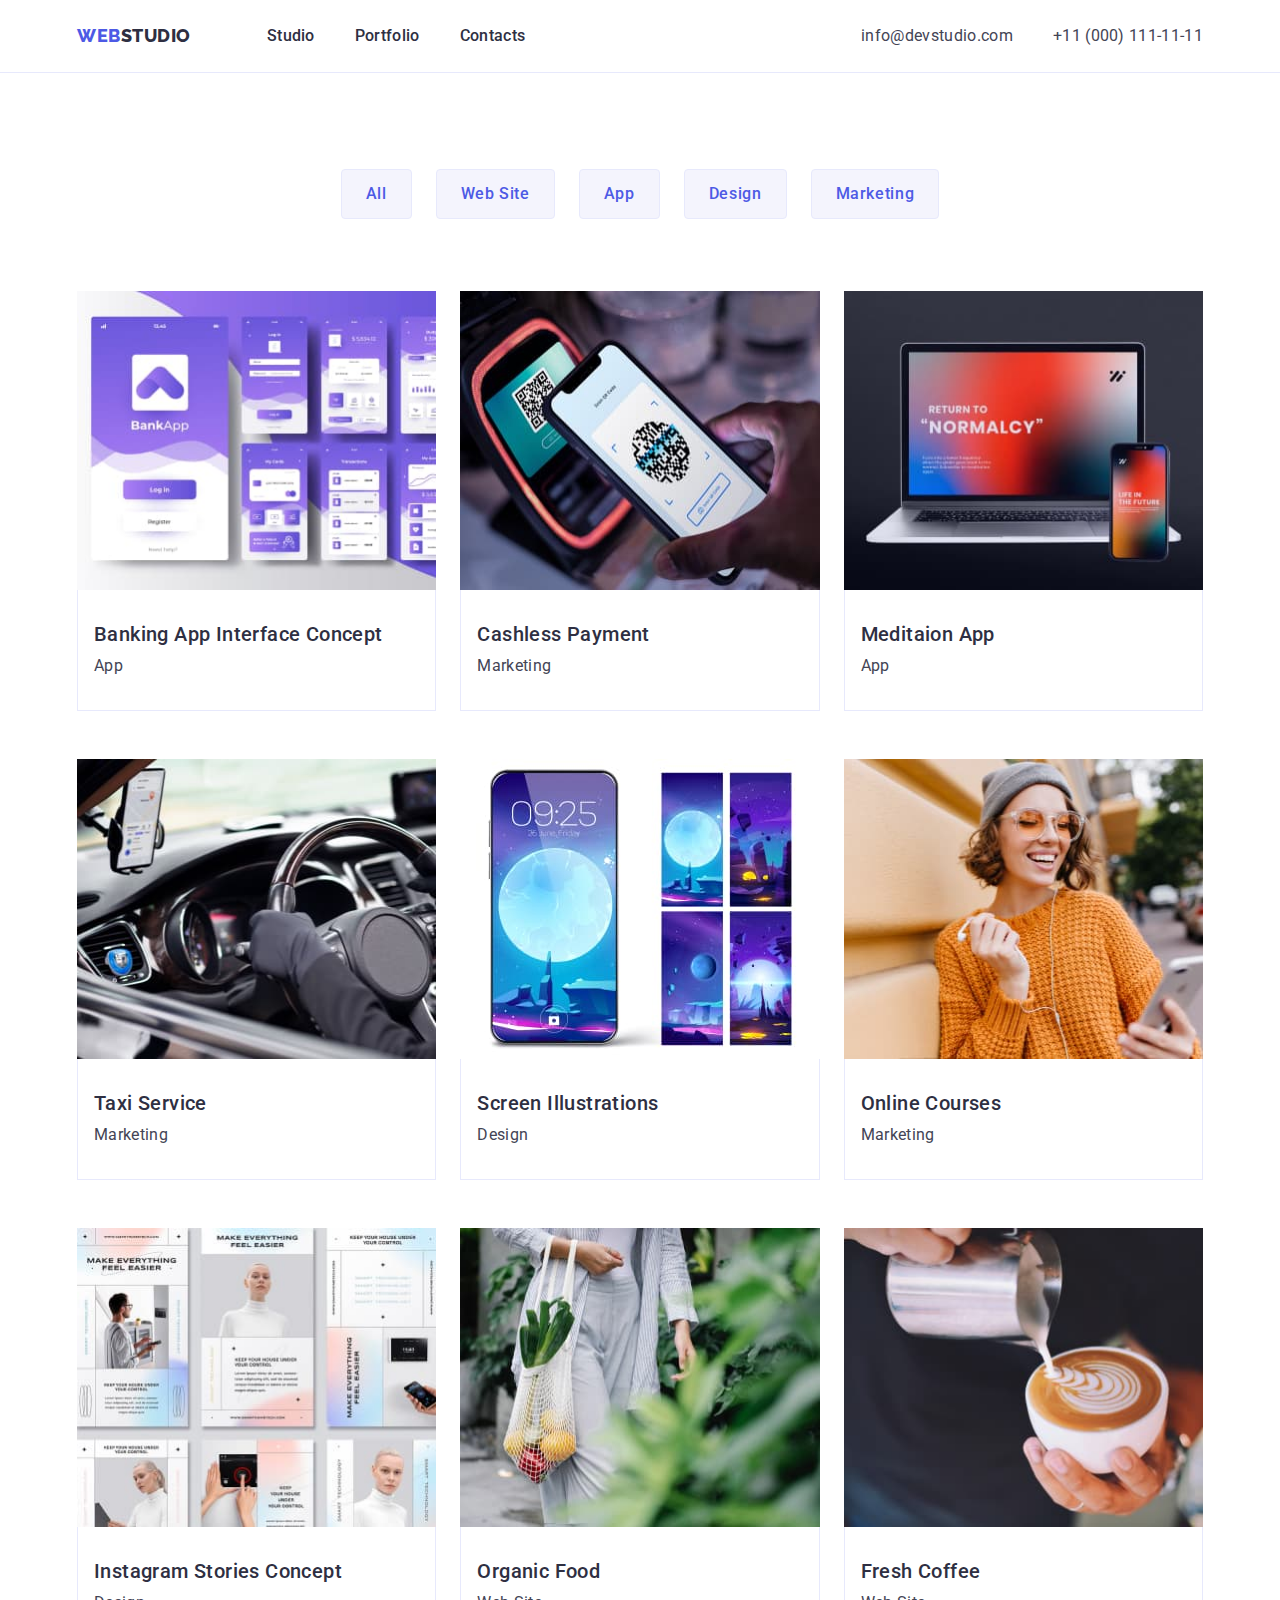
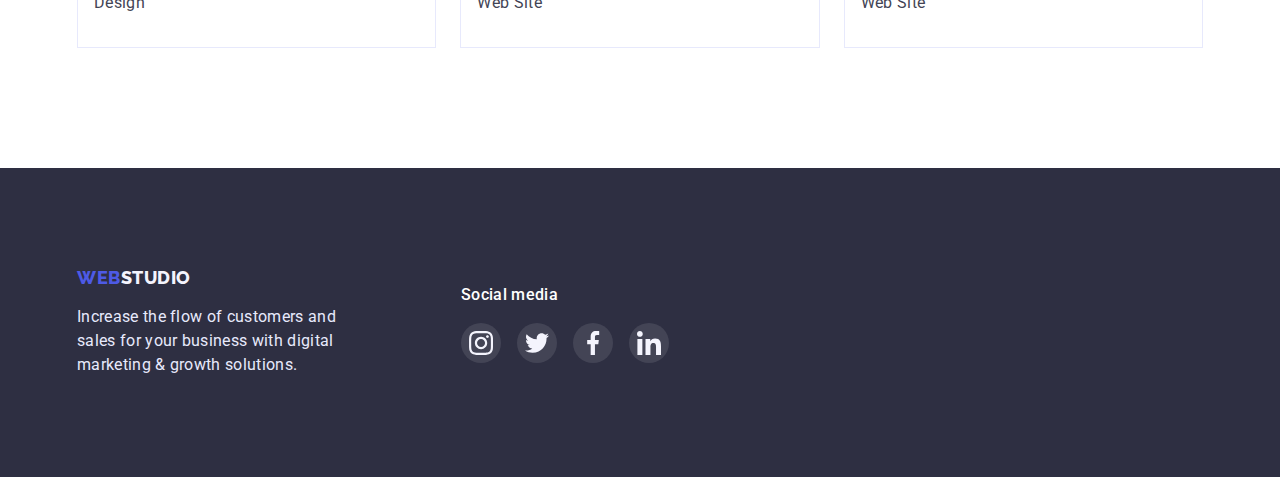
==== portfolio.html @ b481aa51 "Initial commit" ====
<!DOCTYPE html>
<html lang="en">

<head>
  <meta charset="UTF-8" />
  <meta http-equiv="X-UA-Compatible" content="IE=edge" />
  <meta name="viewport" content="width=device-width, initial-scale=1.0" />
  <title>Document</title>
  <link rel="preconnect" href="https://fonts.googleapis.com" />
  <link rel="preconnect" href="https://fonts.gstatic.com" crossorigin />
  <link href="https://fonts.googleapis.com/css2?family=Raleway:wght@800&family=Roboto:wght@400;500;700;900&display=swap"
    rel="stylesheet" />
  <link rel="stylesheet" href="https://cdnjs.cloudflare.com/ajax/libs/modern-normalize/1.1.0/modern-normalize.min.css">
  <link rel="stylesheet" href="./css/styles.css" />
</head>

<body>
  <!-- header  -->
  <header class="page-header">
    <div class="container header-container">
      <nav class="page-nav">
        <a href="./index.html" class="link logo">
          Web<spn class="logo-type">Studio</spn></a>

        <ul class="list menu">
          <li class="menu-item">
            <a href="./index.html" class="link menu-link">Studio</a>
          </li>
          <li class="menu-item">
            <a href="./portfolio.html" class="link menu-link">Portfolio</a>
          </li>
          <li class="menu-item">
            <a href="" class="link menu-link">Contacts</a>
          </li>
        </ul>
      </nav>
      <address>
        <ul class="list address-container">
          <li>
            <a href="mailto:info@devstudio.com" class="link info phone-number">info@devstudio.com</a>
          </li>
          <li>
            <a href="tel:+110001111111" class="link info">+11 (000) 111-11-11</a>
          </li>
        </ul>
      </address>
    </div>
  </header>
    <!-- main  -->
    <main>
      <section class="potfolio-container">
        <div class="container">
          <h1 class="visually-hidden">portfolio</h1>
          <ul class="list btn-container">
            <li><button type="button" class="filter-btn">All</button></li>
            <li><button type="button" class="filter-btn">Web Site</button></li>
            <li><button type="button" class="filter-btn">App</button></li>
            <li><button type="button" class="filter-btn">Design</button></li>
            <li><button type="button" class="filter-btn">Marketing</button></li>
          </ul>
          <ul class="list portfolio-photo-container">
            <li class="portfolio-photo-cards">
              <a href="" class="link portfolio-hover-link">
                <img
                  src="./images/portfolio/img.jpg"
                  alt="bank"
                  width="360"
                  height="300"
                  
                />
                <div class="portfolio-text-cards"><h2 class="secondary-text portfolio-title">Banking App Interface Concept</h2>
                <p class="subtitle-text">App</p></div>
              </a>
            </li>
            <li class="portfolio-photo-cards">
              <a href="" class="link portfolio-hover-link">
                <img
                  src="./images/portfolio/img1.jpg"
                  alt="qr pay"
                  width="360"
                  height="300"
                />
                <div class="portfolio-text-cards"><h2 class="secondary-text portfolio-title">Cashless Payment</h2>
                <p class="subtitle-text">Marketing</p></div>
              </a>
            </li>
            <li class="portfolio-photo-cards">
              <a href="" class="link portfolio-hover-link">
                <img
                  src="./images/portfolio/img2.jpg"
                  alt="meditation"
                  width="360"
                  height="300"
                />
                <div class="portfolio-text-cards"><h2 class="secondary-text portfolio-title">Meditaion App</h2>
                <p class="subtitle-text">App</p></div>
              </a>
            </li>
            <li class="portfolio-photo-cards">
              <a href="" class="link portfolio-hover-link">
                <img
                  src="./images/portfolio/img3.jpg"
                  alt="avto"
                  width="360"
                  height="300"
                />
                <div class="portfolio-text-cards"><h2 class="secondary-text portfolio-title">Taxi Service</h2>
                <p class="subtitle-text">Marketing</p></div>
              </a>
            </li>
            <li class="portfolio-photo-cards">
              <a href="" class="link portfolio-hover-link">
                <img
                  src="./images/portfolio/img4.jpg"
                  alt="screen"
                  width="360"
                  height="300"
                />
                <div class="portfolio-text-cards"><h2 class="secondary-text portfolio-title">Screen Illustrations</h2>
                <p class="subtitle-text">Design</p></div>
              </a>
            </li>
            <li class="portfolio-photo-cards">
              <a href="" class="link portfolio-hover-link">
                <img
                  src="./images/portfolio/img5.jpg"
                  alt="girl on street"
                  width="360"
                  height="300"
                />
                <div class="portfolio-text-cards"><h2 class="secondary-text portfolio-title">Online Courses</h2>
                <p class="subtitle-text">Marketing</p></div>
              </a>
            </li>
            <li class="portfolio-photo-cards">
              <a href="" class="link portfolio-hover-link">
                <img
                  src="./images/portfolio/img6.jpg"
                  alt="insta maket"
                  width="360"
                  height="300"
                />
                <div class="portfolio-text-cards"><h2 class="secondary-text portfolio-title">Instagram Stories Concept</h2>
                <p class="subtitle-text">Design</p></div>
              </a>
            </li>
            <li class="portfolio-photo-cards">
              <a href="" class="link portfolio-hover-link">
                <img
                  src="./images/portfolio/img7.jpg"
                  alt="vegetable"
                  width="360"
                  height="300"
                />
                <div class="portfolio-text-cards"><h2 class="secondary-text portfolio-title">Organic Food</h2>
                <p class="subtitle-text">Web Site</p></div>
              </a>
            </li>
            <li class="portfolio-photo-cards">
              <a href="" class="link portfolio-hover-link">
                <img
                  src="./images/portfolio/img8.jpg"
                  alt="coffee"
                  width="360"
                  height="300"
                />
                <div class="portfolio-text-cards"><h2 class="secondary-text portfolio-title">Fresh Coffee</h2>
                <p class="subtitle-text">Web Site</p></div>
              </a>
            </li>
          </ul>
        </div>
      </section>
    </main>
    <!-- footer  -->
    <footer class="footer-container">
      <div class="container footer-flex-container">
        <div class="footer-container-logo"><a href="./index.html" class="link footer-btn">
            Web<span class="footer-btn-studio">Studio</span></a>
          <p class="footer-text">
            Increase the flow of customers and sales for your business with digital
            marketing & growth solutions.
          </p>
        </div>
        <div class="social-media-container">
          <p class="footer-title">Social media</p>
          <ul class="footer-list list">
            <li class="footer-list-item">
              <a href="" class="footer-list-link">
                <svg class="footer-list-icon" width="24" height="24">
                  <use href="./images/sprite.svg#instagram"></use>
                </svg>
              </a>
            </li>
            <li class="footer-list-item">
              <a href="" class="footer-list-link">
                <svg class="footer-list-icon" width="24" height="24">
                  <use href="./images/sprite.svg#twitter"></use>
                </svg>
              </a>
            </li>
            <li class="footer-list-item">
              <a href="" class="footer-list-link">
                <svg class="footer-list-icon" width="24" height="24">
                  <use href="./images/sprite.svg#facebook"></use>
                </svg>
              </a>
            </li>
            <li class="footer-list-item">
              <a href="" class="footer-list-link">
                <svg class="footer-list-icon" width="24" height="24">
                  <use href="./images/sprite.svg#linkedin"></use>
                </svg>
              </a>
            </li>
          </ul>
        </div>
      </div>
    </footer>
    </body>
    
    </html>
---- css/styles.css ----
.list {
  list-style: none;
}
.link {
  text-decoration: none;
}
body {
  font-family: 'Roboto', sans-serif;
  color: var(--primary-text);
}
button {
  cursor: pointer;
}
h1,
h2,
h3,
h4,
p {
  margin-top: 0;
  margin-bottom: 0;
}
ul,
ol {
  margin-top: 0;
  margin-bottom: 0;
  padding-left: 0;
}
img {
  display: block;
  width: 100%;
  height: auto;
}
.visually-hidden {
  position: absolute;
  white-space: nowrap;
  width: 1px;
  height: 1px;
  overflow: hidden;
  border: 0;
  padding: 0;
  clip: rect(0 0 0 0);
  clip-path: inset(50%);
  margin: -1px;
}

.container {
  width: 1158px;
  margin-left: auto;
  margin-right: auto;
  padding-left: 16px;
  padding-right: 16px;
}
section {
  padding-bottom: 120px;
  padding-top: 120px;
}

/* ===============root===============  */
:root {
  --cloud-light-background: #f4f4fd;
  --cornflower-accent-color: #e7e9fc;
  --light-slate-subtle: #8e8f99;
  --green-succsses-color: #31d0aa;
  --iris-brand-color: #4d5ae5;
  --primary-text: #2e2f42;
  --text-color-slate: #434455;
  --hover-ocean: #404bbf;
  --white: #ffffff;
}

.primary-text {
  font-weight: 700;
  font-size: 36px;
  line-height: 1.1;
  letter-spacing: 0.02em;
  margin-bottom: 72px;
  text-align: center;
}
.secondary-text {
  font-weight: 500;
  font-size: 20px;
  line-height: 1.2;
  letter-spacing: 0.02em;
  color: var(--primary-text);
}
.subtitle-text {
  font-size: 16px;
  line-height: 1.5;
  letter-spacing: 0.02em;

  color: var(--text-color-slate);
}
/* =================header===============  */

.logo {
  font-family: 'Raleway';
  font-weight: 800;
  font-size: 18px;
  line-height: 1.3;
  letter-spacing: 0.03em;
  text-transform: uppercase;
  color: var(--iris-brand-color);
  margin-right: 76px;
}
.logo-type {
  color: var(--primary-text);
}

.menu-link {
  color: var(--primary-text);
  font-weight: 500;
  font-size: 16px;
  line-height: 1.5;
  letter-spacing: 0.02em;
}
.menu-item:not(:last-child) {
  margin-right: 40px;
}
.menu-link:hover,
.menu-link:focus {
  color: var(--hover-ocean);
}
.info {
  font-style: normal;
  font-size: 16px;
  line-height: 1.5;
  letter-spacing: 0.02em;
  color: var(--text-color-slate);
}
.info:hover,
.info:focus {
  color: var(--hover-ocean);
}
.header-container {
  display: flex;
  align-items: center;
  justify-content: space-between;
}
.page-nav {
  display: flex;
  align-items: center;
}
.menu {
  display: flex;
}
.address-container {
  display: flex;
}
.phone-number {
  margin-right: 40px;
}
.page-header {
  padding-top: 24px;
  padding-bottom: 24px;
  border-bottom: 1px solid var(--cornflower-accent-color);
}
/* ===========main============== */
/* ========hero============= */
.hero {
  background-color: var(--primary-text);
  text-align: center;
  padding-bottom: 188px;
  padding-top: 188px;
  background-image: linear-gradient(
      rgba(46, 47, 66, 0.7),
      rgba(46, 47, 66, 0.7)
    ),
    url(../images/people-office.jpg);
  background-repeat: no-repeat;
  background-position: center;
  background-size: cover;
  width: 1440px;
  margin-left: auto;
  margin-right: auto;
}

.hero-text {
  font-weight: 700;
  font-size: 56px;
  line-height: 1.07;
  /* text-align: center; */
  letter-spacing: 0.02em;
  color: var(--white);
  width: 496px;
  margin-bottom: 48px;
  margin-left: auto;
  margin-right: auto;
}
.hero-btn {
  background: var(--iris-brand-color);
  font-family: inherit;
  font-weight: 500;
  font-size: 16px;
  line-height: 1.5;
  letter-spacing: 0.04em;
  color: var(--white);
  border-radius: 4px;
  border: transparent;
  padding-top: 16px;
  padding-bottom: 16px;
  padding-right: 32px;
  padding-left: 32px;
}
.hero-btn:hover,
.hero-btn:focus {
  background-color: var(--hover-ocean);
  color: var(--white);
}

/* =========feature-container=========== */

.feature-container {
  display: flex;
}
.feature-list:not(:last-child) {
  margin-right: 24px;
}

.feature-text {
  margin-bottom: 8px;
  margin-top: 8px;
}
.feature-subtitle {
  min-width: 264px;
}
.feature-list-prymiry {
  display: flex;
  justify-content: space-between;
  align-items: center;
}
.feature-list-link {
  display: flex;
  justify-content: center;
  align-items: center;
  height: 112px;
  background: var(--cloud-light-background);
  border-radius: 4px;
}

/* ===============works==================== */
.work-contanier {
  padding-top: 0;
}
.work-header {
  text-transform: capitalize;
}

.work-list {
  display: flex;
  column-gap: 24px;
}
.work-cards {
  flex-basis: calc(100%-58px) / 3;
}

/* ====================team================ */
.team-container {
  background-color: var(--cloud-light-background);
}
.team-list {
  display: flex;
  column-gap: 24px;
}
.team-cards {
  flex-basis: calc((100%-24px * 3) / 4);
  background-color: var(--white);
  box-shadow: 0px 1px 6px rgba(46, 47, 66, 0.08),
    0px 1px 1px rgba(46, 47, 66, 0.16), 0px 2px 1px rgba(46, 47, 66, 0.08);
}
.team-cards-text {
  padding-bottom: 32px;
  padding-top: 32px;
  text-align: center;
}
.team-title {
  margin-bottom: 8px;
}
.social-list-link {
  display: flex;
  justify-content: center;
  align-items: center;
  width: 40px;
  height: 40px;
  border-radius: 50%;
  background-color: var(--iris-brand-color);
}
.social-list {
  display: flex;
  justify-content: center;
  gap: 24px;
  margin-top: 8px;
}
.social-list-icon {
  fill: var(--cloud-light-background);
}
.social-list-link:hover,
.social-list-link:focus {
  background-color: var(--hover-ocean);
}
/* ===========customers============= */
.customers-title {
  font-weight: 700;
  font-size: 36px;
  line-height: 1.11;
  text-align: center;
  letter-spacing: 0.02em;
  text-transform: capitalize;
  color: var(--primary-text);
  margin-bottom: 72px;
}
.customers-conteiner {
  padding-top: 130px;
}
.customers-list {
  display: flex;
  justify-content: center;
  align-items: center;
  gap: 24px;
}
.customers-list-icon {
  fill: var(--light-slate-subtle);
}
/* .customers-list-icon:hover,
.customers-list-icon:focus {
  fill: var(--hover-ocean);
} */
.customers-list-link {
  display: flex;
  justify-content: center;
  align-items: center;

  height: 88px;
  border: 1px solid var(--light-slate-subtle);
  border-radius: 4px;
}
.customers-list-link:hover,
.customers-list-link:focus {
  border: 1px solid var(--hover-ocean);
  border-radius: 4px;
}
.customers-list-link:hover .customers-list-icon {
  fill: var(--hover-ocean);
}
.customers-list-item {
  width: calc((100% - 120px) / 6);
}
/* ===========footer============= */
.footer-container {
  background-color: var(--primary-text);
  padding-top: 100px;
  padding-bottom: 100px;
}
.footer-btn {
  font-family: 'Raleway';
  font-weight: 800;
  font-size: 18px;
  line-height: 1.16;
  letter-spacing: 0.03em;
  text-transform: uppercase;
  color: var(--iris-brand-color);
}

.footer-btn-studio {
  color: var(--cloud-light-background);
}

.footer-text {
  font-size: 16px;
  line-height: 1.5;
  letter-spacing: 0.02em;
  color: var(--cornflower-accent-color);

  margin-top: 16px;
}
.footer-container-logo {
  width: 264px;
}

.footer-title {
  font-weight: 500;
  font-size: 16px;
  line-height: 1.5;

  letter-spacing: 0.02em;

  color: var(--white);
  margin-bottom: 16px;
}
.footer-list {
  display: flex;
}
.footer-list-link {
  display: flex;
  justify-content: center;
  align-items: center;
  width: 40px;
  height: 40px;
  border-radius: 50%;
  background-color: var(--text-color-slate);
}
.footer-list-link:hover,
.footer-list-link:focus {
  background-color: var(--green-succsses-color);
}
.footer-list-item:not(:last-child) {
  margin-right: 16px;
}
.footer-flex-container {
  display: flex;
  align-items: center;
}
.footer-list-icon {
  fill: var(--cloud-light-background);
}
.social-media-container {
  width: 280px;
  margin-left: 120px;
}
/* ===========portfolio============= */
/* ===========portfolio============= */
/* ===========portfolio============= */

.filter-btn {
  font-family: inherit;
  background: var(--cloud-light-background);
  font-weight: 500;
  font-size: 16px;
  line-height: 1.5;
  letter-spacing: 0.04em;
  color: var(--iris-brand-color);
  border: 1px solid var(--cornflower-accent-color);
  border-radius: 4px;
  padding-top: 12px;
  padding-bottom: 12px;
  padding-right: 24px;
  padding-left: 24px;
}
.filter-btn:hover,
.filter-btn:focus {
  background-color: var(--hover-ocean);
  color: var(--white);
  box-shadow: 0px 3px 1px rgba(0, 0, 0, 0.1), 0px 2px 1px rgba(0, 0, 0, 0.08),
    0px 2px 2px rgba(0, 0, 0, 0.12);
}
.btn-container {
  display: flex;
  justify-content: center;
  column-gap: 24px;
  margin-bottom: 72px;
}

.portfolio-photo-container {
  display: flex;
  flex-wrap: wrap;
  column-gap: 24px;
  row-gap: 48px;
}
.portfolio-photo-cards {
  flex-basis: calc((100% - 48px) / 3);
}
.portfolio-hover-link {
  display: block;
}
.portfolio-hover-link:hover,
.portfolio-hover-link:focus {
  box-shadow: 0px 1px 6px rgba(46, 47, 66, 0.08),
    0px 1px 1px rgba(46, 47, 66, 0.16), 0px 2px 1px rgba(46, 47, 66, 0.08);
}
.portfolio-text-cards {
  border: 1px solid #e7e9fc;
  padding-top: 32px;
  padding-bottom: 32px;
  padding-left: 16px;
  border-top: none;
}
.portfolio-title {
  margin-bottom: 8px;
}
.potfolio-container {
  padding-top: 96px;
}
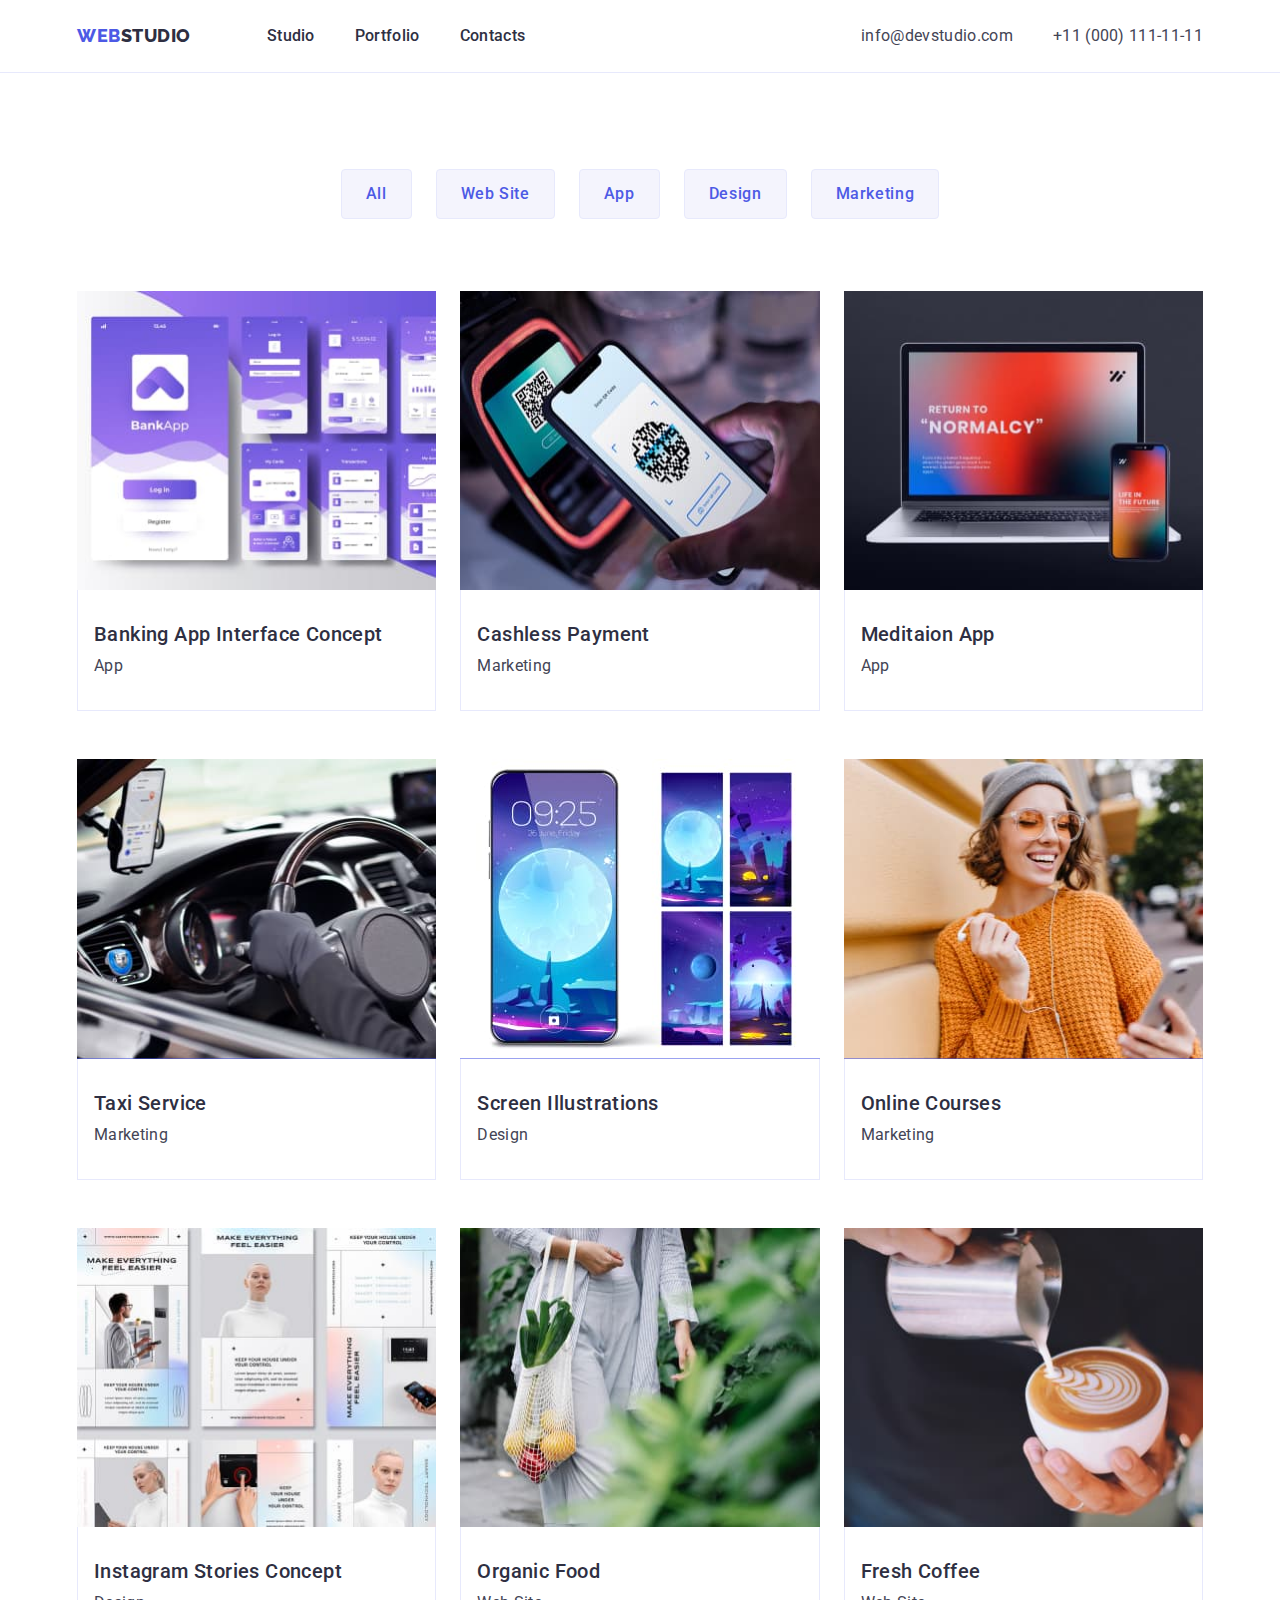
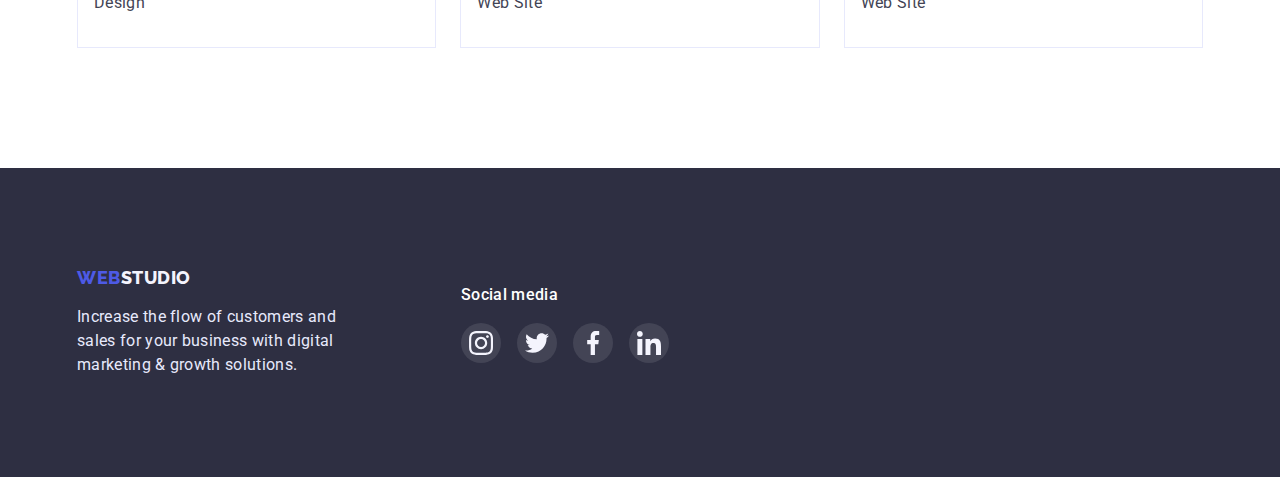
==== commit 62bc2656: "Update portfolio.html" ====
--- a/portfolio.html
+++ b/portfolio.html
@@ -61,109 +61,139 @@
           <ul class="list portfolio-photo-container">
             <li class="portfolio-photo-cards">
               <a href="" class="link portfolio-hover-link">
-                <img
-                  src="./images/portfolio/img.jpg"
-                  alt="bank"
-                  width="360"
-                  height="300"
-                  
-                />
+               <div class="potfolio-list-overlay">
+                  <img
+                    src="./images/portfolio/img.jpg"
+                    alt="bank"
+                    width="360"
+                    height="300"
+                  />
+                  <p class="overlay">14 Stylish and User-Friendly App Design Concepts · Task Manager App · Calorie Tracker App · Exotic Fruit Ecommerce App · Cloud Storage App</p>
+               </div>
                 <div class="portfolio-text-cards"><h2 class="secondary-text portfolio-title">Banking App Interface Concept</h2>
                 <p class="subtitle-text">App</p></div>
               </a>
             </li>
             <li class="portfolio-photo-cards">
               <a href="" class="link portfolio-hover-link">
+                <div class="potfolio-list-overlay">
                 <img
                   src="./images/portfolio/img1.jpg"
                   alt="qr pay"
                   width="360"
                   height="300"
-                />
+                /><p class="overlay">14 Stylish and User-Friendly App Design Concepts · Task Manager App · Calorie Tracker App · Exotic
+                  Fruit Ecommerce App · Cloud Storage App</p>
+                </div>
                 <div class="portfolio-text-cards"><h2 class="secondary-text portfolio-title">Cashless Payment</h2>
                 <p class="subtitle-text">Marketing</p></div>
               </a>
             </li>
             <li class="portfolio-photo-cards">
               <a href="" class="link portfolio-hover-link">
+                <div class="potfolio-list-overlay">
                 <img
                   src="./images/portfolio/img2.jpg"
                   alt="meditation"
                   width="360"
                   height="300"
                 />
+                <p class="overlay">14 Stylish and User-Friendly App Design Concepts · Task Manager App · Calorie Tracker App · Exotic
+                  Fruit Ecommerce App · Cloud Storage App</p>
+                </div>
                 <div class="portfolio-text-cards"><h2 class="secondary-text portfolio-title">Meditaion App</h2>
                 <p class="subtitle-text">App</p></div>
               </a>
             </li>
             <li class="portfolio-photo-cards">
               <a href="" class="link portfolio-hover-link">
+                <div class="potfolio-list-overlay">
                 <img
                   src="./images/portfolio/img3.jpg"
                   alt="avto"
                   width="360"
                   height="300"
                 />
+                <p class="overlay">14 Stylish and User-Friendly App Design Concepts · Task Manager App · Calorie Tracker App · Exotic
+                  Fruit Ecommerce App · Cloud Storage App</p>
+                </div>
                 <div class="portfolio-text-cards"><h2 class="secondary-text portfolio-title">Taxi Service</h2>
                 <p class="subtitle-text">Marketing</p></div>
               </a>
             </li>
             <li class="portfolio-photo-cards">
               <a href="" class="link portfolio-hover-link">
+                <div class="potfolio-list-overlay">
                 <img
                   src="./images/portfolio/img4.jpg"
                   alt="screen"
                   width="360"
                   height="300"
                 />
+                <p class="overlay">14 Stylish and User-Friendly App Design Concepts · Task Manager App · Calorie Tracker App · Exotic
+                  Fruit Ecommerce App · Cloud Storage App</p>
+                </div>
                 <div class="portfolio-text-cards"><h2 class="secondary-text portfolio-title">Screen Illustrations</h2>
                 <p class="subtitle-text">Design</p></div>
               </a>
             </li>
             <li class="portfolio-photo-cards">
               <a href="" class="link portfolio-hover-link">
+                <div class="potfolio-list-overlay">
                 <img
                   src="./images/portfolio/img5.jpg"
                   alt="girl on street"
                   width="360"
                   height="300"
                 />
+                <p class="overlay">14 Stylish and User-Friendly App Design Concepts · Task Manager App · Calorie Tracker App · Exotic
+                  Fruit Ecommerce App · Cloud Storage App</p>
+                </div>
                 <div class="portfolio-text-cards"><h2 class="secondary-text portfolio-title">Online Courses</h2>
                 <p class="subtitle-text">Marketing</p></div>
               </a>
             </li>
             <li class="portfolio-photo-cards">
               <a href="" class="link portfolio-hover-link">
+                <div class="potfolio-list-overlay">
                 <img
                   src="./images/portfolio/img6.jpg"
                   alt="insta maket"
                   width="360"
                   height="300"
-                />
+                /><p class="overlay">14 Stylish and User-Friendly App Design Concepts · Task Manager App · Calorie Tracker App · Exotic
+                  Fruit Ecommerce App · Cloud Storage App</p>
+                </div>
                 <div class="portfolio-text-cards"><h2 class="secondary-text portfolio-title">Instagram Stories Concept</h2>
                 <p class="subtitle-text">Design</p></div>
               </a>
             </li>
             <li class="portfolio-photo-cards">
               <a href="" class="link portfolio-hover-link">
+                <div class="potfolio-list-overlay">
                 <img
                   src="./images/portfolio/img7.jpg"
                   alt="vegetable"
                   width="360"
                   height="300"
-                />
+                /><p class="overlay">14 Stylish and User-Friendly App Design Concepts · Task Manager App · Calorie Tracker App · Exotic
+                  Fruit Ecommerce App · Cloud Storage App</p>
+                </div>
                 <div class="portfolio-text-cards"><h2 class="secondary-text portfolio-title">Organic Food</h2>
                 <p class="subtitle-text">Web Site</p></div>
               </a>
             </li>
             <li class="portfolio-photo-cards">
               <a href="" class="link portfolio-hover-link">
+                <div class="potfolio-list-overlay">
                 <img
                   src="./images/portfolio/img8.jpg"
                   alt="coffee"
                   width="360"
                   height="300"
-                />
+                /><p class="overlay">14 Stylish and User-Friendly App Design Concepts · Task Manager App · Calorie Tracker App · Exotic
+                  Fruit Ecommerce App · Cloud Storage App</p>
+                </div>
                 <div class="portfolio-text-cards"><h2 class="secondary-text portfolio-title">Fresh Coffee</h2>
                 <p class="subtitle-text">Web Site</p></div>
               </a>
--- a/css/styles.css
+++ b/css/styles.css
@@ -112,6 +112,7 @@
   font-size: 16px;
   line-height: 1.5;
   letter-spacing: 0.02em;
+  transition: color 250ms cubic-bezier(0.4, 0, 0.2, 1);
 }
 .menu-item:not(:last-child) {
   margin-right: 40px;
@@ -126,6 +127,7 @@
   line-height: 1.5;
   letter-spacing: 0.02em;
   color: var(--text-color-slate);
+  transition: color 250ms cubic-bezier(0.4, 0, 0.2, 1);
 }
 .info:hover,
 .info:focus {
@@ -200,6 +202,8 @@
   padding-bottom: 16px;
   padding-right: 32px;
   padding-left: 32px;
+  transition: color 250ms cubic-bezier(0.4, 0, 0.2, 1),
+    background-color 250ms cubic-bezier(0.4, 0, 0.2, 1);
 }
 .hero-btn:hover,
 .hero-btn:focus {
@@ -283,6 +287,7 @@
   height: 40px;
   border-radius: 50%;
   background-color: var(--iris-brand-color);
+  transition: background-color 250ms cubic-bezier(0.4, 0, 0.2, 1);
 }
 .social-list {
   display: flex;
@@ -320,10 +325,7 @@
 .customers-list-icon {
   fill: var(--light-slate-subtle);
 }
-/* .customers-list-icon:hover,
-.customers-list-icon:focus {
-  fill: var(--hover-ocean);
-} */
+
 .customers-list-link {
   display: flex;
   justify-content: center;
@@ -332,6 +334,8 @@
   height: 88px;
   border: 1px solid var(--light-slate-subtle);
   border-radius: 4px;
+  transition: border 250ms cubic-bezier(0.4, 0, 0.2, 1),
+    border-radius 250ms cubic-bezier(0.4, 0, 0.2, 1);
 }
 .customers-list-link:hover,
 .customers-list-link:focus {
@@ -397,6 +401,7 @@
   height: 40px;
   border-radius: 50%;
   background-color: var(--text-color-slate);
+  transition: background-color 250ms cubic-bezier(0.4, 0, 0.2, 1);
 }
 .footer-list-link:hover,
 .footer-list-link:focus {
@@ -434,6 +439,10 @@
   padding-bottom: 12px;
   padding-right: 24px;
   padding-left: 24px;
+  transition: background-color 250ms cubic-bezier(0.4, 0, 0.2, 1),
+    color 250ms cubic-bezier(0.4, 0, 0.2, 1),
+    box-shadow 250ms cubic-bezier(0.4, 0, 0.2, 1),
+    border 250ms cubic-bezier(0.4, 0, 0.2, 1);
 }
 .filter-btn:hover,
 .filter-btn:focus {
@@ -441,6 +450,7 @@
   color: var(--white);
   box-shadow: 0px 3px 1px rgba(0, 0, 0, 0.1), 0px 2px 1px rgba(0, 0, 0, 0.08),
     0px 2px 2px rgba(0, 0, 0, 0.12);
+  border: 1px solid var(--hover-ocean);
 }
 .btn-container {
   display: flex;
@@ -459,6 +469,7 @@
   flex-basis: calc((100% - 48px) / 3);
 }
 .portfolio-hover-link {
+  transition: box-shadow 250ms cubic-bezier(0.4, 0, 0.2, 1);
   display: block;
 }
 .portfolio-hover-link:hover,
@@ -479,3 +490,79 @@
 .potfolio-container {
   padding-top: 96px;
 }
+.overlay {
+  position: absolute;
+  left: 0;
+  top: 0;
+  width: 100%;
+  height: 100%;
+  overflow: auto;
+  transform: translate(0%, 100%);
+  transition: transform 250ms cubic-bezier(0.4, 0, 0.2, 1);
+  font-size: 16px;
+  line-height: 1.5;
+  letter-spacing: 0.02em;
+  color: var(--cloud-light-background);
+  background: var(--iris-brand-color);
+  padding-left: 32px;
+  padding-right: 32px;
+  padding-top: 40px;
+}
+.potfolio-list-overlay {
+  position: relative;
+  overflow: hidden;
+}
+.portfolio-hover-link:hover .overlay,
+.portfolio-hover-link:focus .overlay {
+  transform: translate(0%, 0%);
+}
+/* ===========modal-wimdows================ */
+.backdrop {
+  position: fixed;
+  z-index: 100;
+  top: 0;
+  left: 0;
+  width: 100%;
+  height: 100%;
+  background-color: rgba(46, 47, 66, 0.4);
+  transition: opacity 250ms cubic-bezier(0.4, 0, 0.2, 1),
+    visibility 250ms cubic-bezier(0.4, 0, 0.2, 1);
+}
+.modal {
+  position: absolute;
+  top: 50%;
+  left: 50%;
+  transform: translate(-50%, -50%);
+  width: 408px;
+  height: 576px;
+  background: #fcfcfc;
+  box-shadow: 0px 1px 1px rgba(0, 0, 0, 0.14), 0px 1px 3px rgba(0, 0, 0, 0.12),
+    0px 2px 1px rgba(0, 0, 0, 0.2);
+  border-radius: 4px;
+}
+.clouse-modal-btn {
+  position: absolute;
+  top: 24px;
+  right: 24px;
+  display: flex;
+  justify-content: center;
+  align-items: center;
+  background: #e7e9fc;
+  border: 1px solid rgba(0, 0, 0, 0.1);
+  width: 24px;
+  height: 24px;
+  border-radius: 50%;
+  padding: 0;
+  transition: fill 250ms cubic-bezier(0.4, 0, 0.2, 1),
+    background-color 250ms cubic-bezier(0.4, 0, 0.2, 1);
+}
+.clouse-modal-btn:hover,
+.clouse-modal-btn:focus {
+  fill: var(--white);
+  background-color: var(--hover-ocean);
+}
+.backdrop.is-hidden {
+  opacity: 0;
+  visibility: hidden;
+  pointer-events: none;
+}
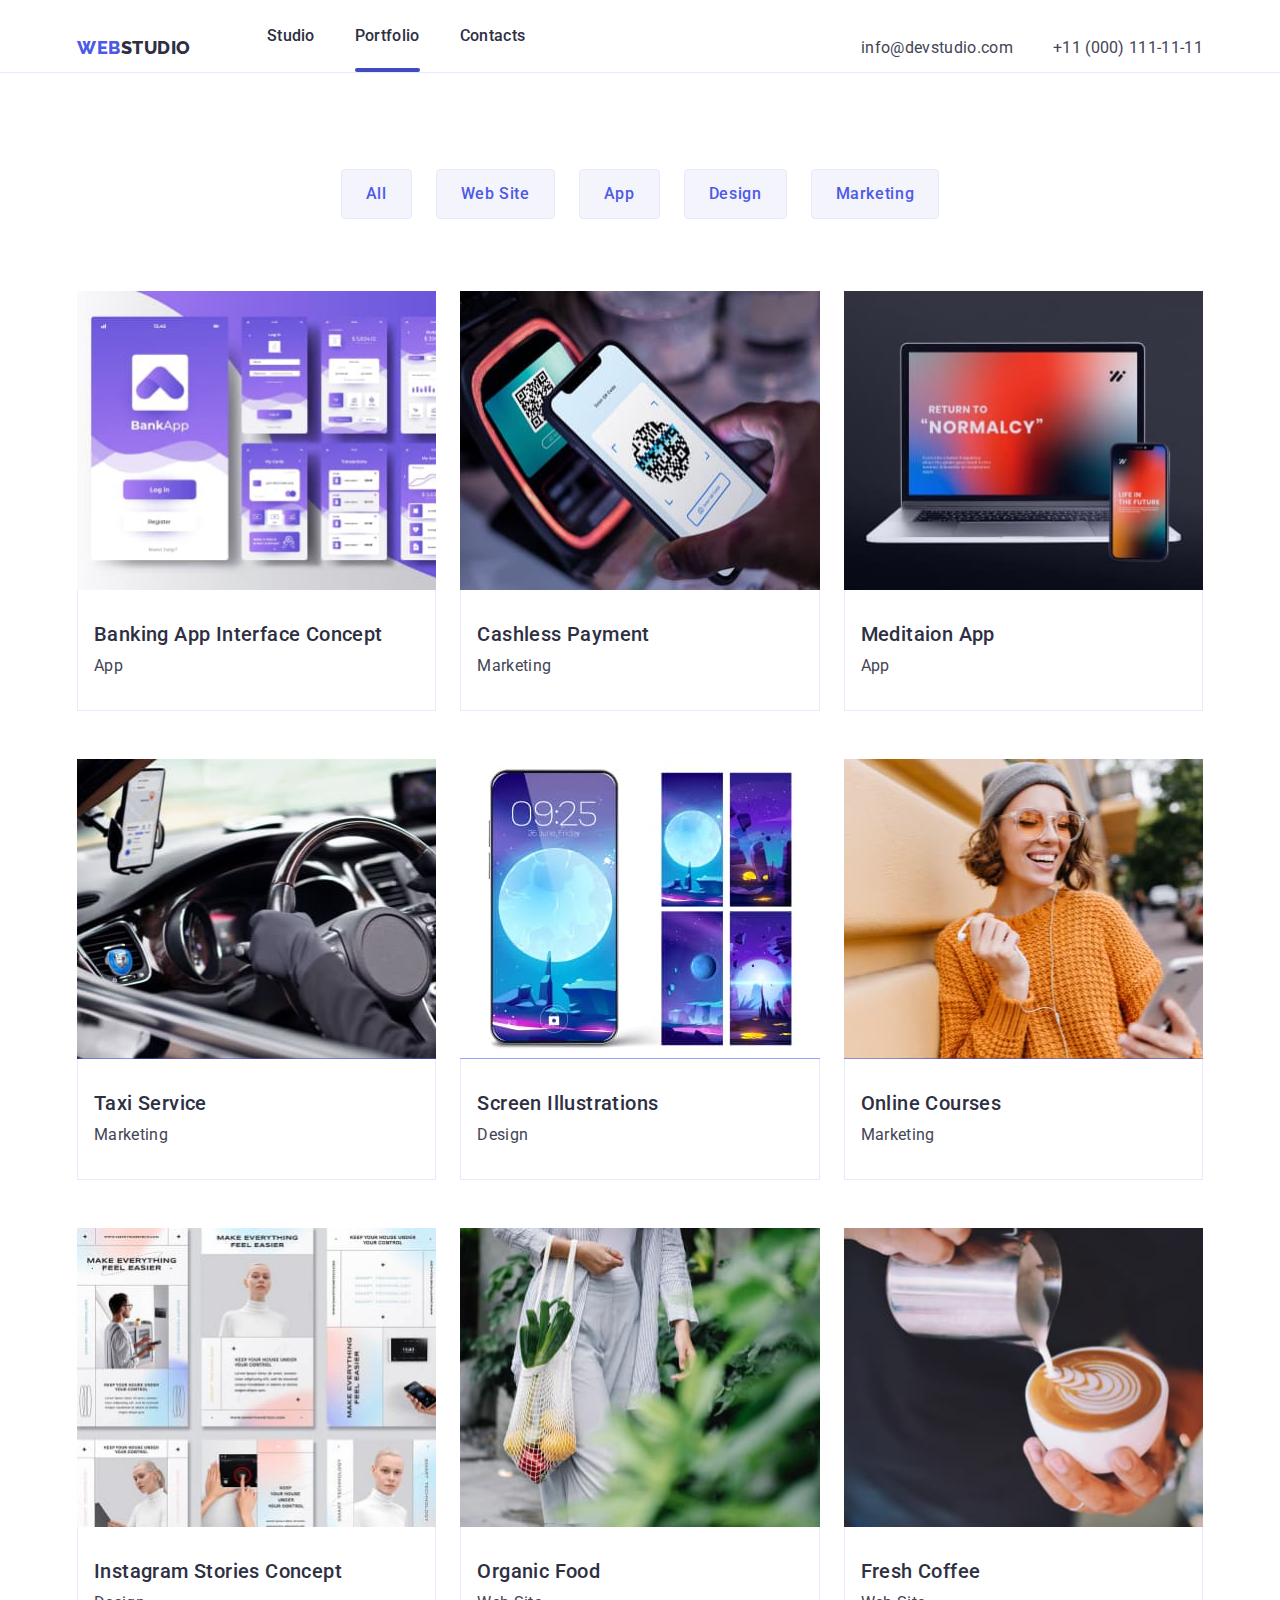
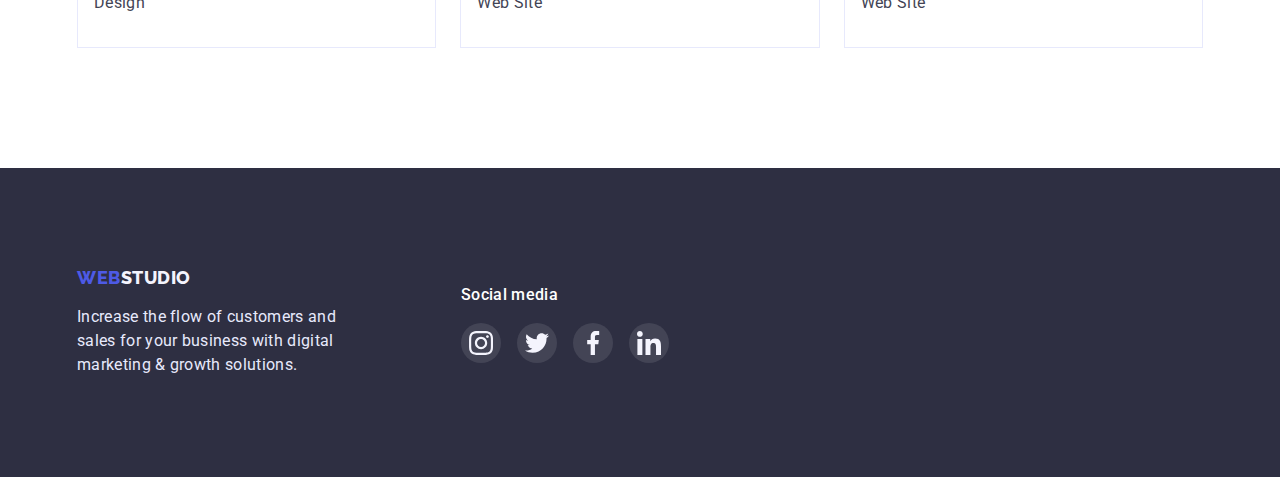
==== commit e456b85e: "2" ====
--- a/portfolio.html
+++ b/portfolio.html
@@ -27,7 +27,7 @@
             <a href="./index.html" class="link menu-link">Studio</a>
           </li>
           <li class="menu-item">
-            <a href="./portfolio.html" class="link menu-link">Portfolio</a>
+            <a href="./portfolio.html" class="link menu-link menu-link-active">Portfolio</a>
           </li>
           <li class="menu-item">
             <a href="" class="link menu-link">Contacts</a>
--- a/css/styles.css
+++ b/css/styles.css
@@ -107,15 +107,33 @@
 }
 
 .menu-link {
+  display: block;
+  position: relative;
   color: var(--primary-text);
   font-weight: 500;
   font-size: 16px;
   line-height: 1.5;
   letter-spacing: 0.02em;
+  padding-bottom: 24px;
   transition: color 250ms cubic-bezier(0.4, 0, 0.2, 1);
 }
+.menu-link-active::after {
+  display: bloc;
+  content: '';
+  position: absolute;
+  width: 100%;
+  height: 4px;
+  background-color: var(--hover-ocean);
+  border-radius: 2px;
+  left: 0;
+  bottom: 0;
+}
+/* .menu-link:hover:after {
+  display: block;
+} */
 .menu-item:not(:last-child) {
   margin-right: 40px;
+  /* position: relative; */
 }
 .menu-link:hover,
 .menu-link:focus {
@@ -153,9 +171,10 @@
 }
 .page-header {
   padding-top: 24px;
-  padding-bottom: 24px;
+  /* padding-bottom: 24px; */
   border-bottom: 1px solid var(--cornflower-accent-color);
 }
+
 /* ===========main============== */
 /* ========hero============= */
 .hero {
